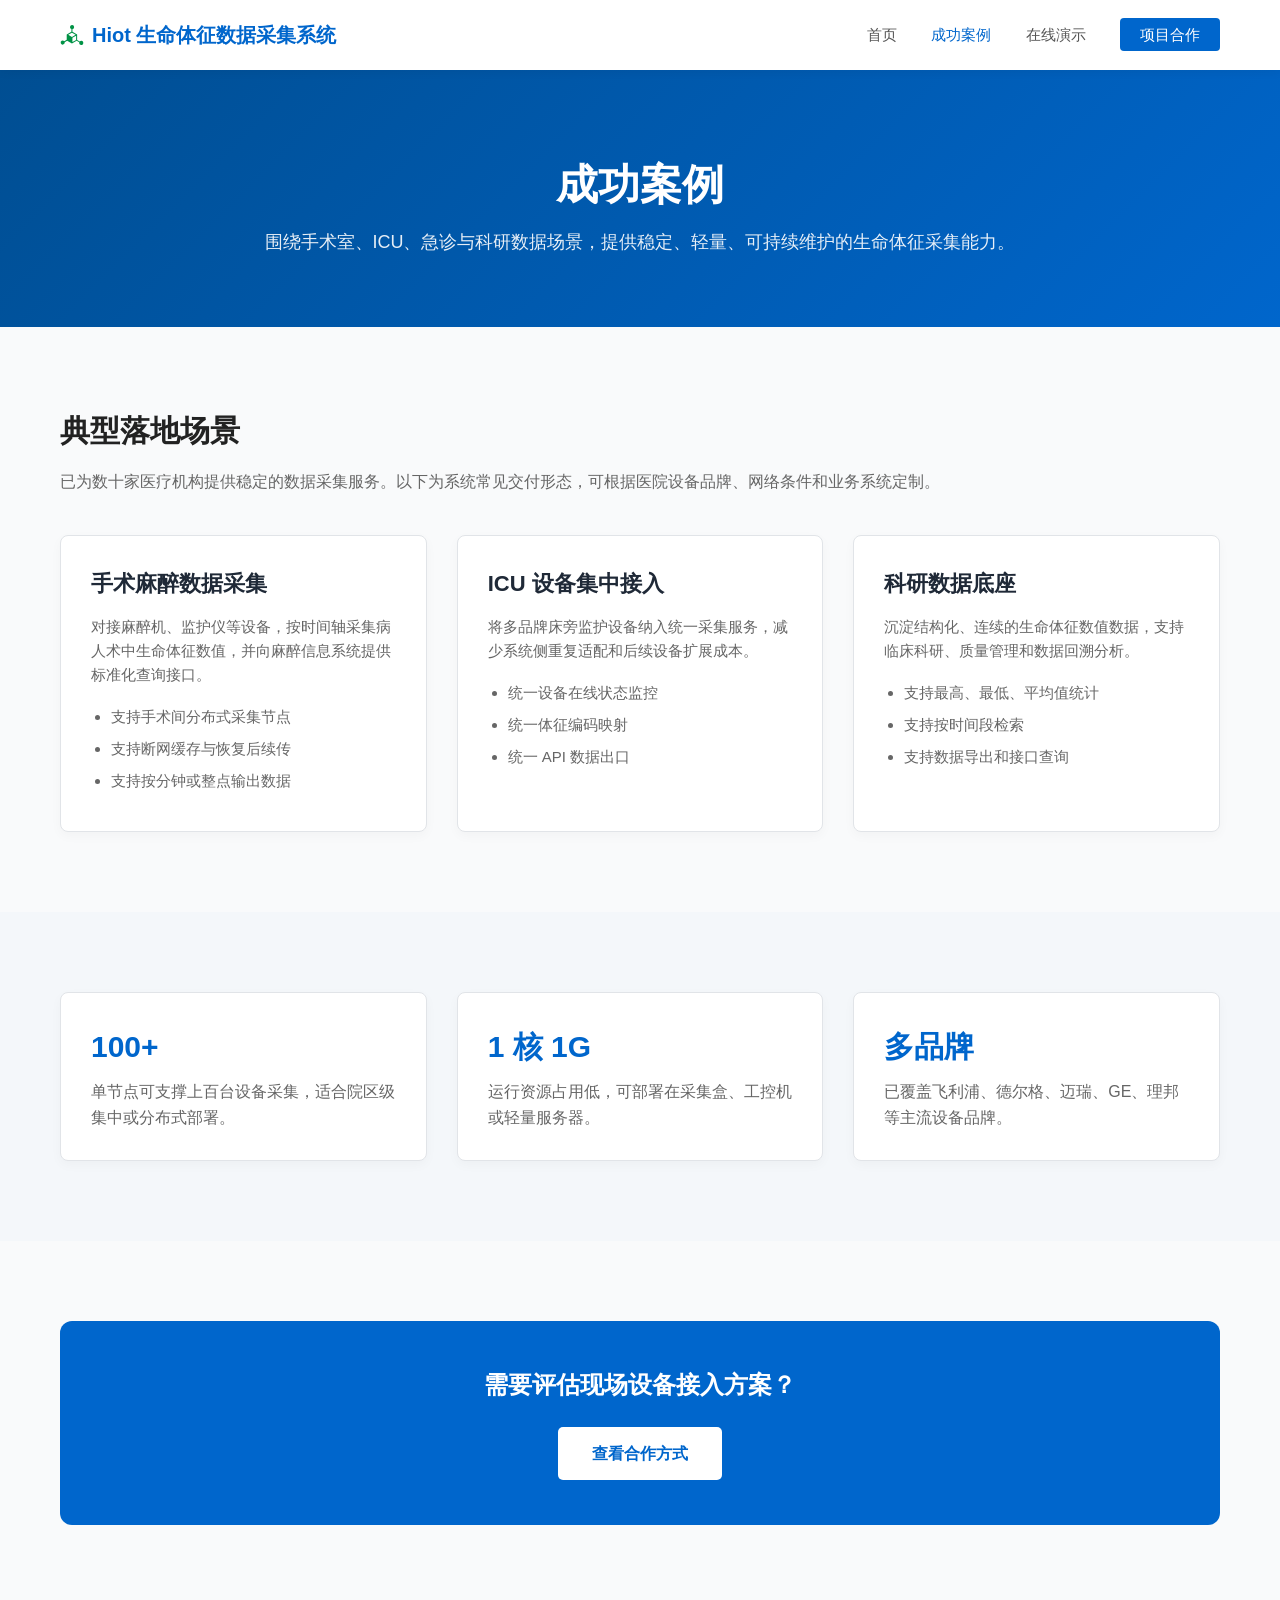
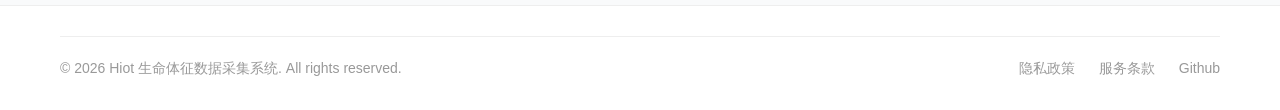
==== cases.html @ 7727d0c8 "update" ====
<!doctype html>
<html lang="zh-CN">
  <head>
    <meta charset="UTF-8" />
    <meta name="viewport" content="width=device-width, initial-scale=1.0" />
    <title>成功案例 - Hiot 生命体征数据采集系统</title>
    <link rel="stylesheet" href="styles.css" />
  </head>
  <body>
    <header>
      <div class="container">
        <div class="flex justify-between items-center" style="height: 70px">
          <a class="nav-logo" href="index.html">
            <svg viewBox="0 0 1024 1024" width="24" height="24" fill="#009245">
              <path
                d="M905.898667 761.514667c-23.409778 0-45.824 9.585778-62.122667 26.481777l-112.981333-65.479111v-233.187555l-200.362667-116.224V261.802667a88.832 88.832 0 0 0 72.419556-92.472889 88.746667 88.746667 0 0 0-82.261334-83.768889 88.576 88.576 0 0 0-92.928 71.623111 88.974222 88.974222 0 0 0 59.107556 101.603556v113.550222l-200.362667 116.992v229.774222-2.645333l-105.443555 61.326222a87.04 87.04 0 0 0-110.705778-16.412445 88.035556 88.035556 0 0 0-35.953778 106.524445 87.267556 87.267556 0 0 0 97.792 54.698667 87.722667 87.722667 0 0 0 71.082667-86.897778 75.377778 75.377778 0 0 0-2.247111-18.545778l103.566222-59.818667 205.596444 119.239111 199.992889-115.825777 112.952889 65.507555a83.456 83.456 0 0 0-3.754667 23.836445c0 35.868444 21.504 68.181333 54.499556 81.863111a87.722667 87.722667 0 0 0 96.056889-19.370667 88.888889 88.888889 0 0 0 18.887111-96.654222 88.120889 88.120889 0 0 0-81.692445-54.414222h-1.137777z m-553.585778-258.190223l156.273778-90.851555 157.44 90.851555-156.302223 90.851556-157.411555-90.851556z m334.791111 219.960889l-156.672 90.851556v-181.703111l156.672-91.249778v182.101333z"
              ></path>
            </svg>
            Hiot 生命体征数据采集系统
          </a>
          <button class="nav-toggle" aria-label="菜单">
            <span></span>
            <span></span>
            <span></span>
          </button>
          <nav class="nav-links">
            <a href="index.html">首页</a>
            <a href="cases.html" class="active">成功案例</a>
            <a href="demo.html">在线演示</a>
            <a href="cooperation.html" class="nav-btn">项目合作</a>
          </nav>
        </div>
      </div>
    </header>

    <section class="page-hero">
      <div class="container">
        <h1>成功案例</h1>
        <p>围绕手术室、ICU、急诊与科研数据场景，提供稳定、轻量、可持续维护的生命体征采集能力。</p>
      </div>
    </section>

    <section class="section">
      <div class="container">
        <h2 class="section-title">典型落地场景</h2>
        <p class="section-subtitle">
          已为数十家医疗机构提供稳定的数据采集服务。以下为系统常见交付形态，可根据医院设备品牌、网络条件和业务系统定制。
        </p>
        <div class="grid grid-3">
          <article class="case-card">
            <h2>手术麻醉数据采集</h2>
            <p>对接麻醉机、监护仪等设备，按时间轴采集病人术中生命体征数值，并向麻醉信息系统提供标准化查询接口。</p>
            <ul>
              <li>支持手术间分布式采集节点</li>
              <li>支持断网缓存与恢复后续传</li>
              <li>支持按分钟或整点输出数据</li>
            </ul>
          </article>
          <article class="case-card">
            <h2>ICU 设备集中接入</h2>
            <p>将多品牌床旁监护设备纳入统一采集服务，减少系统侧重复适配和后续设备扩展成本。</p>
            <ul>
              <li>统一设备在线状态监控</li>
              <li>统一体征编码映射</li>
              <li>统一 API 数据出口</li>
            </ul>
          </article>
          <article class="case-card">
            <h2>科研数据底座</h2>
            <p>沉淀结构化、连续的生命体征数值数据，支持临床科研、质量管理和数据回溯分析。</p>
            <ul>
              <li>支持最高、最低、平均值统计</li>
              <li>支持按时间段检索</li>
              <li>支持数据导出和接口查询</li>
            </ul>
          </article>
        </div>
      </div>
    </section>

    <section class="section" style="background: var(--bg-light)">
      <div class="container">
        <div class="grid grid-3">
          <div class="metric-card">
            <strong>100+</strong>
            <span>单节点可支撑上百台设备采集，适合院区级集中或分布式部署。</span>
          </div>
          <div class="metric-card">
            <strong>1 核 1G</strong>
            <span>运行资源占用低，可部署在采集盒、工控机或轻量服务器。</span>
          </div>
          <div class="metric-card">
            <strong>多品牌</strong>
            <span>已覆盖飞利浦、德尔格、迈瑞、GE、理邦等主流设备品牌。</span>
          </div>
        </div>
      </div>
    </section>

    <section class="section">
      <div class="container">
        <div class="cta-box">
          <h2>需要评估现场设备接入方案？</h2>
          <a href="cooperation.html" class="cta-btn">查看合作方式</a>
        </div>
      </div>
    </section>

    <footer>
      <div class="container">
        <div class="footer-info">
          <div>&copy; 2026 Hiot 生命体征数据采集系统. All rights reserved.</div>
          <div>
            <span style="margin-left: 20px">隐私政策</span>
            <span style="margin-left: 20px">服务条款</span>
            <a href="https://github.com/Yusoo/VitalSignsAcquisitionSystem" style="margin-left: 20px">Github</a>
          </div>
        </div>
      </div>
    </footer>
    <script src="main.js"></script>
  </body>
</html>
---- styles.css ----
* {
  margin: 0;
  padding: 0;
  box-sizing: border-box;
}

:root {
  --primary-color: #0066cc;
  --primary-hover: #0052a3;
  --bg-light: #f4f7fa;
  --text-gray: #666;
  --border-color: #e1e4e8;
}

body {
  font-family: "Microsoft YaHei", "Heiti SC", sans-serif;
  color: #333;
  line-height: 1.6;
  background-color: #f9fafb;
  -webkit-font-smoothing: antialiased;
}

a {
  color: inherit;
  text-decoration: none;
  transition: 0.3s;
}

ul {
  list-style: none;
}

.container {
  max-width: 1200px;
  margin: 0 auto;
  padding: 0 20px;
}

.section {
  padding: 80px 0;
}

.text-center {
  text-align: center;
}

.mb-20 {
  margin-bottom: 20px;
}

.mb-40 {
  margin-bottom: 40px;
}

.mb-60 {
  margin-bottom: 60px;
}

.flex {
  display: flex;
}

.items-center {
  align-items: center;
}

.justify-between {
  justify-content: space-between;
}

.justify-center {
  justify-content: center;
}

.flex-col {
  flex-direction: column;
}

.grid {
  display: grid;
  gap: 30px;
}

.grid-2 {
  grid-template-columns: repeat(2, 1fr);
}

.grid-3 {
  grid-template-columns: repeat(3, 1fr);
}

.grid-4 {
  grid-template-columns: repeat(4, 1fr);
}

header {
  background: #fff;
  box-shadow: 0 2px 10px rgba(0, 0, 0, 0.05);
  position: fixed;
  width: 100%;
  top: 0;
  z-index: 1000;
}

.nav-logo {
  font-size: 20px;
  font-weight: bold;
  color: var(--primary-color);
  display: flex;
  align-items: center;
}

.nav-logo svg {
  margin-right: 8px;
}

.nav-logo span {
  background: var(--primary-color);
  color: #fff;
  padding: 2px 8px;
  border-radius: 4px;
  margin-right: 8px;
}

.nav-links a {
  margin-left: 30px;
  font-size: 15px;
  color: #555;
  font-weight: 500;
}

.nav-links a:hover,
.nav-links a.active {
  color: var(--primary-color);
}

.nav-btn {
  background: var(--primary-color);
  color: #fff !important;
  padding: 8px 20px;
  border-radius: 4px;
}

.nav-btn:hover {
  background: var(--primary-hover);
}

.nav-btn.active {
  background: var(--primary-hover);
}

.nav-toggle {
  display: none;
  flex-direction: column;
  justify-content: space-between;
  width: 26px;
  height: 18px;
  cursor: pointer;
  background: none;
  border: none;
  padding: 0;
}

.nav-toggle span {
  display: block;
  height: 3px;
  width: 100%;
  background: var(--primary-color);
  border-radius: 2px;
}

.section-title {
  font-size: 30px;
  margin-bottom: 14px;
  color: #222;
}

.section-subtitle {
  color: var(--text-gray);
  margin-bottom: 40px;
}

.page-hero {
  margin-top: 70px;
  padding: 90px 0 70px;
  background: linear-gradient(135deg, #004e92 0%, #0066cc 100%);
  color: #fff;
  text-align: center;
}

.page-hero h1 {
  font-size: 42px;
  line-height: 1.2;
  margin-bottom: 18px;
}

.page-hero p {
  font-size: 18px;
  opacity: 0.9;
  max-width: 780px;
  margin: 0 auto;
}

.case-card,
.metric-card,
.screen-card,
.demo-card,
.panel {
  background: #fff;
  border: 1px solid var(--border-color);
  border-radius: 8px;
  box-shadow: 0 4px 12px rgba(0, 0, 0, 0.03);
}

.case-card,
.metric-card,
.demo-card,
.panel {
  padding: 30px;
}

.case-card h2,
.screen-card h2,
.demo-card h2,
.panel h2 {
  margin-bottom: 14px;
  color: #1f2937;
}

.case-card h2,
.panel h2 {
  font-size: 22px;
}

.screen-card h2,
.demo-card h2 {
  font-size: 20px;
}

.case-card p,
.case-card li,
.screen-card p,
.demo-card p,
.panel p,
.panel li {
  color: var(--text-gray);
  font-size: 15px;
}

.case-card ul {
  margin-top: 18px;
  padding-left: 20px;
  list-style: disc;
}

.case-card li {
  margin-bottom: 8px;
}

.metric-card strong {
  display: block;
  font-size: 30px;
  color: var(--primary-color);
  margin-bottom: 8px;
}

.metric-card span {
  color: var(--text-gray);
}

.screen-card {
  overflow: hidden;
}

.screen-card img {
  width: 100%;
  display: block;
}

.screen-card div {
  padding: 24px;
}

.panel ul,
.panel ol {
  padding-left: 20px;
  margin-top: 16px;
}

.panel ul {
  list-style: disc;
}

.panel ol {
  list-style: decimal;
}

.panel li {
  margin-bottom: 10px;
}

.contact-box {
  background: var(--primary-color);
  color: #fff;
}

.contact-box p {
  color: rgba(255, 255, 255, 0.9);
}

.cta-box {
  background: var(--primary-color);
  border-radius: 12px;
  padding: 45px;
  text-align: center;
  color: #fff;
}

.cta-btn {
  background: #fff;
  color: var(--primary-color);
  padding: 14px 34px;
  border-radius: 5px;
  font-weight: bold;
  display: inline-block;
  margin-top: 22px;
}

.cta-btn-primary {
  background: var(--primary-color);
  color: #fff;
}

footer {
  background: #fff;
  border-top: 1px solid #eee;
  padding: 30px 0;
  color: #999;
  font-size: 14px;
}

.footer-info {
  display: flex;
  justify-content: space-between;
  color: #999;
  font-size: 14px;
  border-top: 1px solid #eee;
  padding-top: 20px;
}

@media (max-width: 768px) {
  .nav-toggle {
    display: flex;
  }

  .nav-links {
    display: none;
    position: absolute;
    top: 70px;
    left: 0;
    right: 0;
    flex-direction: column;
    background: #fff;
    padding: 15px 20px 25px;
    box-shadow: 0 4px 12px rgba(0, 0, 0, 0.08);
    border-top: 1px solid var(--border-color);
  }

  .nav-links-open {
    display: flex;
  }

  .nav-links a {
    margin-left: 0;
    padding: 10px 0;
    border-bottom: 1px solid #f0f0f0;
  }

  .nav-links a:last-child {
    border-bottom: none;
  }

  .nav-btn {
    margin-top: 8px;
    text-align: center;
  }

  .page-hero h1 {
    font-size: 32px;
  }

  .grid-2,
  .grid-3,
  .grid-4 {
    grid-template-columns: 1fr;
  }

  .cta-box {
    padding: 30px;
  }

  .footer-info {
    flex-direction: column;
    text-align: center;
    gap: 10px;
  }
}
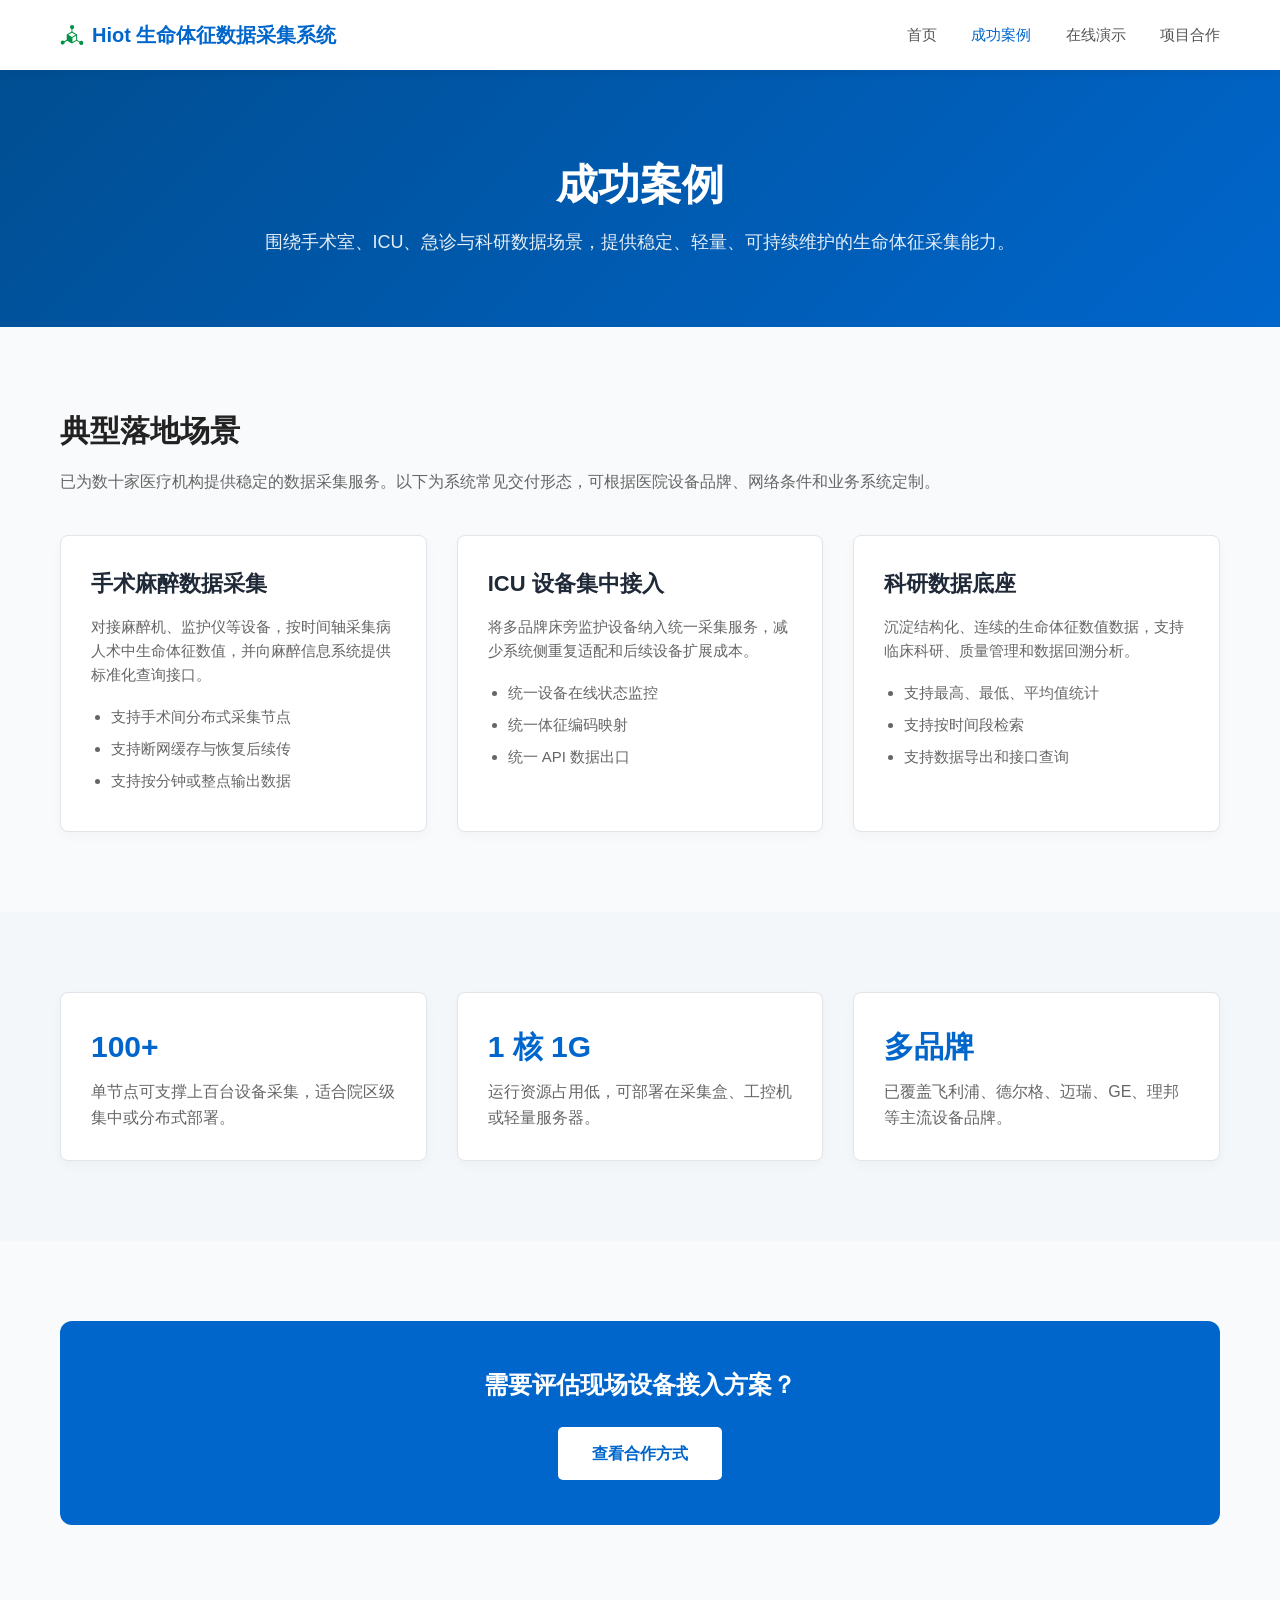
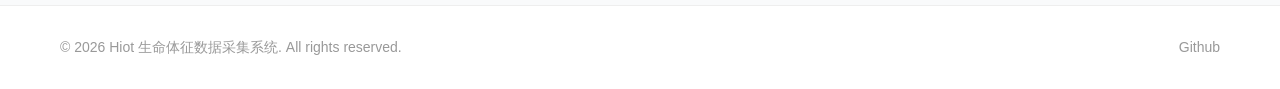
==== commit 5e60ccc8: "update" ====
--- a/cases.html
+++ b/cases.html
@@ -3,31 +3,33 @@
   <head>
     <meta charset="UTF-8" />
     <meta name="viewport" content="width=device-width, initial-scale=1.0" />
+    <meta
+      name="description"
+      content="Hiot 生命体征数据采集系统成功案例：覆盖手术麻醉数据采集、ICU 设备集中接入、科研数据底座等场景，已为数十家医疗机构提供稳定、轻量、可持续维护的体征采集服务。"
+    />
     <title>成功案例 - Hiot 生命体征数据采集系统</title>
+    <link rel="icon" href="logo.svg" type="image/svg+xml" />
     <link rel="stylesheet" href="styles.css" />
   </head>
   <body>
     <header>
       <div class="container">
-        <div class="flex justify-between items-center" style="height: 70px">
+        <div class="nav-inner flex justify-between items-center">
           <a class="nav-logo" href="index.html">
-            <svg viewBox="0 0 1024 1024" width="24" height="24" fill="#009245">
-              <path
-                d="M905.898667 761.514667c-23.409778 0-45.824 9.585778-62.122667 26.481777l-112.981333-65.479111v-233.187555l-200.362667-116.224V261.802667a88.832 88.832 0 0 0 72.419556-92.472889 88.746667 88.746667 0 0 0-82.261334-83.768889 88.576 88.576 0 0 0-92.928 71.623111 88.974222 88.974222 0 0 0 59.107556 101.603556v113.550222l-200.362667 116.992v229.774222-2.645333l-105.443555 61.326222a87.04 87.04 0 0 0-110.705778-16.412445 88.035556 88.035556 0 0 0-35.953778 106.524445 87.267556 87.267556 0 0 0 97.792 54.698667 87.722667 87.722667 0 0 0 71.082667-86.897778 75.377778 75.377778 0 0 0-2.247111-18.545778l103.566222-59.818667 205.596444 119.239111 199.992889-115.825777 112.952889 65.507555a83.456 83.456 0 0 0-3.754667 23.836445c0 35.868444 21.504 68.181333 54.499556 81.863111a87.722667 87.722667 0 0 0 96.056889-19.370667 88.888889 88.888889 0 0 0 18.887111-96.654222 88.120889 88.120889 0 0 0-81.692445-54.414222h-1.137777z m-553.585778-258.190223l156.273778-90.851555 157.44 90.851555-156.302223 90.851556-157.411555-90.851556z m334.791111 219.960889l-156.672 90.851556v-181.703111l156.672-91.249778v182.101333z"
-              ></path>
-            </svg>
+            <img src="logo.svg" width="24" height="24" alt="Hiot" />
             Hiot 生命体征数据采集系统
           </a>
-          <button class="nav-toggle" aria-label="菜单">
+          <input type="checkbox" id="navToggle" class="nav-toggle-checkbox" />
+          <label for="navToggle" class="nav-toggle" aria-label="菜单">
             <span></span>
             <span></span>
             <span></span>
-          </button>
+          </label>
           <nav class="nav-links">
             <a href="index.html">首页</a>
             <a href="cases.html" class="active">成功案例</a>
             <a href="demo.html">在线演示</a>
-            <a href="cooperation.html" class="nav-btn">项目合作</a>
+            <a href="cooperation.html">项目合作</a>
           </nav>
         </div>
       </div>
@@ -78,7 +80,7 @@
       </div>
     </section>
 
-    <section class="section" style="background: var(--bg-light)">
+    <section class="section section-alt">
       <div class="container">
         <div class="grid grid-3">
           <div class="metric-card">
@@ -110,14 +112,11 @@
       <div class="container">
         <div class="footer-info">
           <div>&copy; 2026 Hiot 生命体征数据采集系统. All rights reserved.</div>
-          <div>
-            <span style="margin-left: 20px">隐私政策</span>
-            <span style="margin-left: 20px">服务条款</span>
-            <a href="https://github.com/Yusoo/VitalSignsAcquisitionSystem" style="margin-left: 20px">Github</a>
+          <div class="footer-links">
+            <a href="https://github.com/Yusoo/VitalSignsAcquisitionSystem">Github</a>
           </div>
         </div>
       </div>
     </footer>
-    <script src="main.js"></script>
   </body>
 </html>
--- a/styles.css
+++ b/styles.css
@@ -13,7 +13,7 @@
 }
 
 body {
-  font-family: "Microsoft YaHei", "Heiti SC", sans-serif;
+  font-family: -apple-system, BlinkMacSystemFont, "PingFang SC", "Microsoft YaHei", "Heiti SC", "Helvetica Neue", Arial, sans-serif;
   color: #333;
   line-height: 1.6;
   background-color: #f9fafb;
@@ -23,7 +23,7 @@
 a {
   color: inherit;
   text-decoration: none;
-  transition: 0.3s;
+  transition: color 0.3s, background-color 0.3s;
 }
 
 ul {
@@ -40,22 +40,14 @@
   padding: 80px 0;
 }
 
+.section-alt {
+  background: var(--bg-light, #f4f7fa);
+}
+
 .text-center {
   text-align: center;
 }
 
-.mb-20 {
-  margin-bottom: 20px;
-}
-
-.mb-40 {
-  margin-bottom: 40px;
-}
-
-.mb-60 {
-  margin-bottom: 60px;
-}
-
 .flex {
   display: flex;
 }
@@ -66,14 +58,6 @@
 
 .justify-between {
   justify-content: space-between;
-}
-
-.justify-center {
-  justify-content: center;
-}
-
-.flex-col {
-  flex-direction: column;
 }
 
 .grid {
@@ -102,6 +86,10 @@
   z-index: 1000;
 }
 
+.nav-inner {
+  height: 70px;
+}
+
 .nav-logo {
   font-size: 20px;
   font-weight: bold;
@@ -110,15 +98,7 @@
   align-items: center;
 }
 
-.nav-logo svg {
-  margin-right: 8px;
-}
-
-.nav-logo span {
-  background: var(--primary-color);
-  color: #fff;
-  padding: 2px 8px;
-  border-radius: 4px;
+.nav-logo img {
   margin-right: 8px;
 }
 
@@ -134,19 +114,8 @@
   color: var(--primary-color);
 }
 
-.nav-btn {
-  background: var(--primary-color);
-  color: #fff !important;
-  padding: 8px 20px;
-  border-radius: 4px;
-}
-
-.nav-btn:hover {
-  background: var(--primary-hover);
-}
-
-.nav-btn.active {
-  background: var(--primary-hover);
+.nav-toggle-checkbox {
+  display: none;
 }
 
 .nav-toggle {
@@ -274,6 +243,7 @@
 
 .screen-card img {
   width: 100%;
+  height: auto;
   display: block;
 }
 
@@ -344,8 +314,10 @@
   justify-content: space-between;
   color: #999;
   font-size: 14px;
-  border-top: 1px solid #eee;
-  padding-top: 20px;
+}
+
+.footer-links > * {
+  margin-left: 20px;
 }
 
 @media (max-width: 768px) {
@@ -366,7 +338,7 @@
     border-top: 1px solid var(--border-color);
   }
 
-  .nav-links-open {
+  .nav-toggle-checkbox:checked ~ .nav-links {
     display: flex;
   }
 
@@ -380,11 +352,6 @@
     border-bottom: none;
   }
 
-  .nav-btn {
-    margin-top: 8px;
-    text-align: center;
-  }
-
   .page-hero h1 {
     font-size: 32px;
   }
